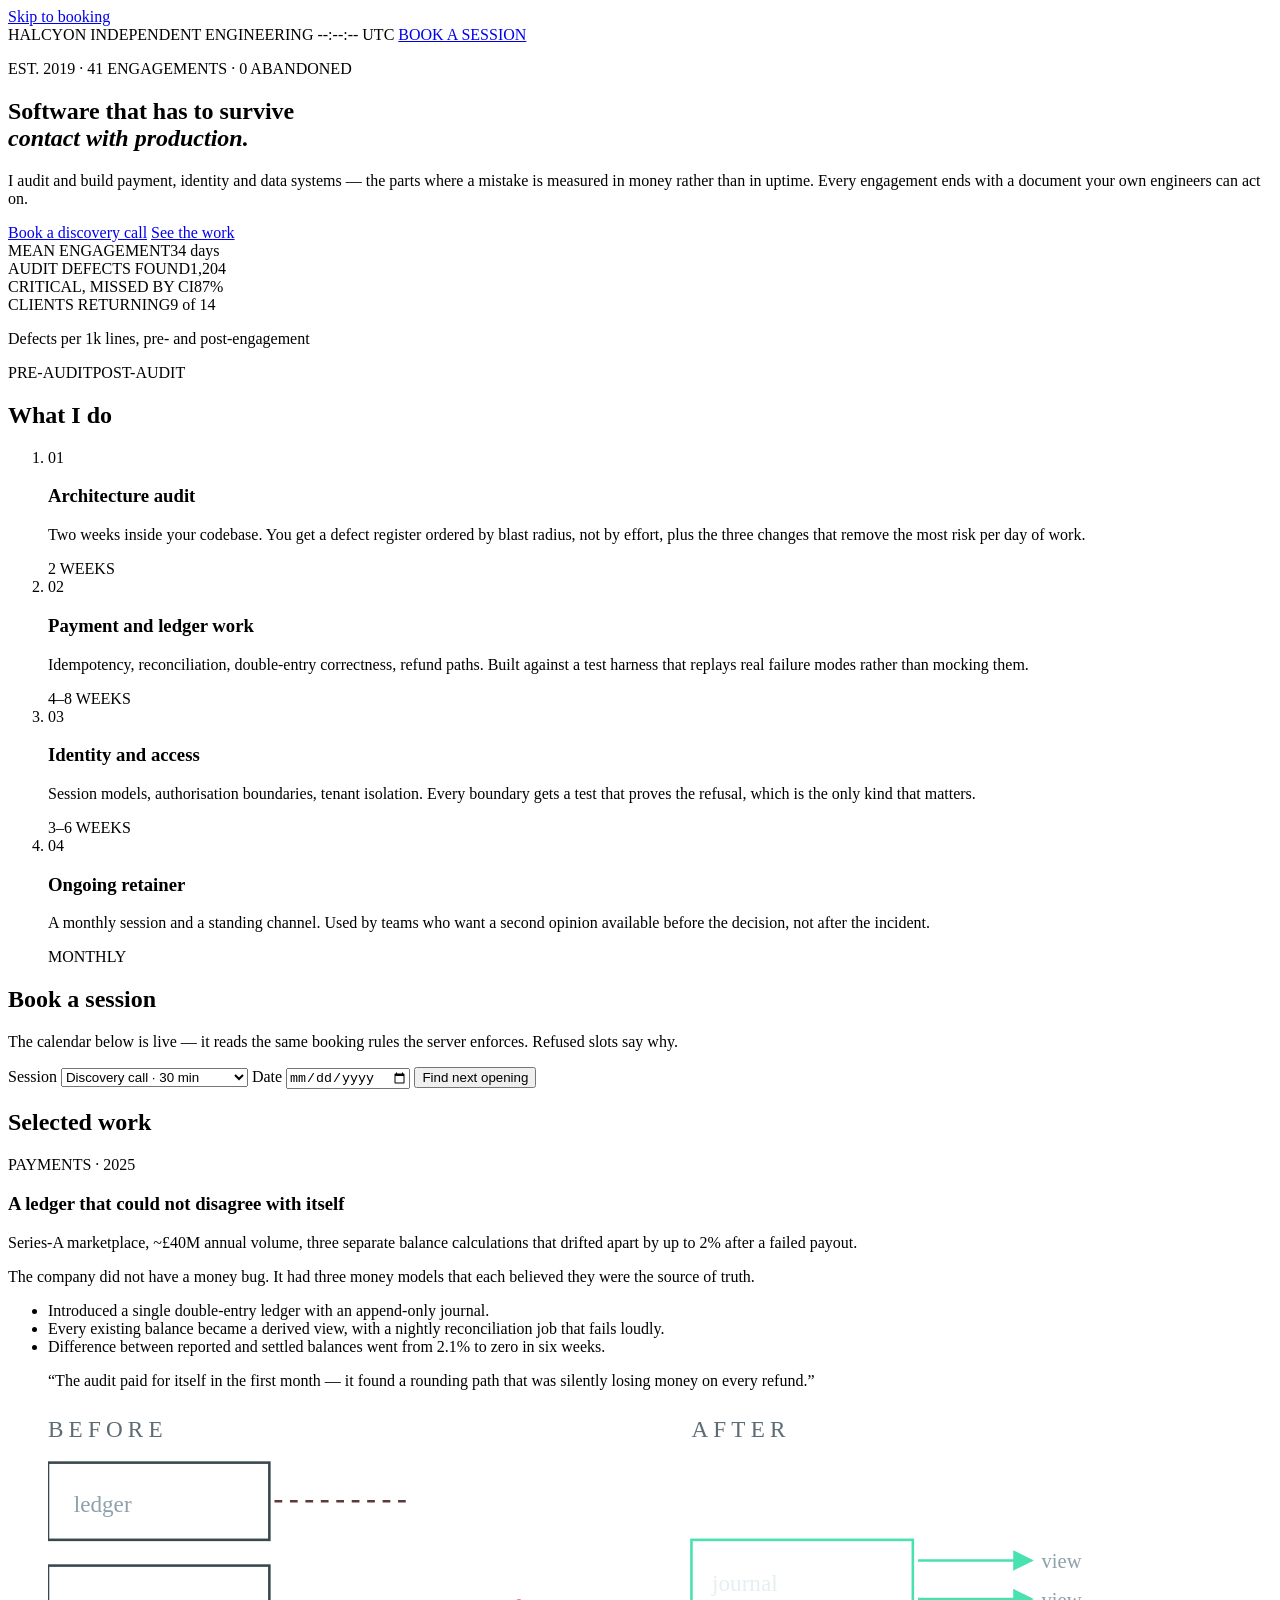
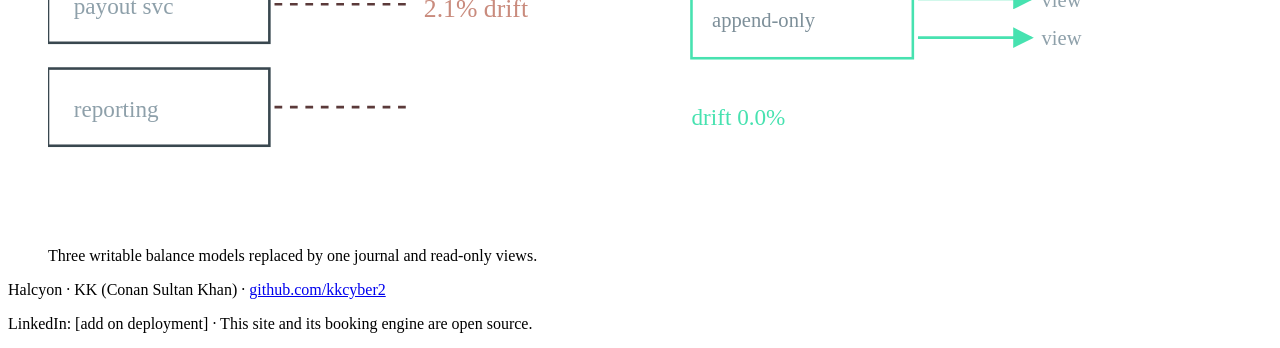
==== static/index.html @ 4674ebd5 "Engineering practice site with a real booking engine Scheduling rules with machine-readable refusal " ====
<!doctype html>
<html lang="en">
<head>
<meta charset="utf-8">
<meta name="viewport" content="width=device-width, initial-scale=1">
<title>Halcyon — software that has to survive contact with production</title>
<meta name="description" content="Independent engineering practice for payment systems, identity and data platforms. Fixed scope, written audits, a booking calendar that tells you why a slot is refused.">
<meta property="og:title" content="Halcyon">
<meta property="og:description" content="Independent engineering practice. Audits and builds for systems that cannot fail.">
<meta property="og:type" content="website">
<meta property="og:image" content="/og.png">
<meta name="twitter:card" content="summary_large_image">
<link rel="icon" href="/favicon.svg" type="image/svg+xml">
<link rel="stylesheet" href="/styles.css">
</head>
<body>
<a class="skip" href="#book">Skip to booking</a>

<header class="hud">
  <span class="hud-mark">HALCYON</span>
  <span class="hud-sep"></span>
  <span class="hud-meta">INDEPENDENT ENGINEERING</span>
  <span class="hud-fill"></span>
  <span class="hud-stat" id="hud-clock">--:--:--</span>
  <span class="hud-stat">UTC</span>
  <a class="hud-cta" href="#book">BOOK A SESSION</a>
</header>

<main>
  <!-- Hero: the claim, stated once, with the numbers that back it. -->
  <section class="hero">
    <div class="hero-left">
      <p class="eyebrow">EST. 2019 · 41 ENGAGEMENTS · 0 ABANDONED</p>
      <h1>Software that has to survive<br><em>contact with production.</em></h1>
      <p class="lede">
        I audit and build payment, identity and data systems — the parts where a
        mistake is measured in money rather than in uptime. Every engagement ends
        with a document your own engineers can act on.
      </p>
      <div class="hero-actions">
        <a class="btn" href="#book">Book a discovery call</a>
        <a class="btn-ghost" href="#work">See the work</a>
      </div>
    </div>
    <div class="hero-panel" aria-hidden="true">
      <div class="panel-row"><span>MEAN ENGAGEMENT</span><span>34 days</span></div>
      <div class="panel-row"><span>AUDIT DEFECTS FOUND</span><span>1,204</span></div>
      <div class="panel-row"><span>CRITICAL, MISSED BY CI</span><span>87%</span></div>
      <div class="panel-row"><span>CLIENTS RETURNING</span><span>9 of 14</span></div>
      <div class="panel-bars">
        <i style="--h: 34%"></i><i style="--h: 52%"></i><i style="--h: 41%"></i>
        <i style="--h: 68%"></i><i style="--h: 79%"></i><i style="--h: 61%"></i>
        <i style="--h: 88%"></i><i style="--h: 94%"></i><i style="--h: 72%"></i>
        <i style="--h: 83%"></i><i style="--h: 91%"></i><i style="--h: 97%"></i>
      </div>
      <p class="panel-note">Defects per 1k lines, pre- and post-engagement</p>
      <div class="panel-axis"><span>PRE-AUDIT</span><span>POST-AUDIT</span></div>
    </div>
  </section>

  <!-- Services as a numbered ledger, not three identical cards. -->
  <section class="services" id="services">
    <h2>What I do</h2>
    <ol class="ledger">
      <li>
        <span class="num">01</span>
        <div>
          <h3>Architecture audit</h3>
          <p>Two weeks inside your codebase. You get a defect register ordered by blast radius, not by effort, plus the three changes that remove the most risk per day of work.</p>
        </div>
        <span class="tag">2 WEEKS</span>
      </li>
      <li>
        <span class="num">02</span>
        <div>
          <h3>Payment and ledger work</h3>
          <p>Idempotency, reconciliation, double-entry correctness, refund paths. Built against a test harness that replays real failure modes rather than mocking them.</p>
        </div>
        <span class="tag">4–8 WEEKS</span>
      </li>
      <li>
        <span class="num">03</span>
        <div>
          <h3>Identity and access</h3>
          <p>Session models, authorisation boundaries, tenant isolation. Every boundary gets a test that proves the refusal, which is the only kind that matters.</p>
        </div>
        <span class="tag">3–6 WEEKS</span>
      </li>
      <li>
        <span class="num">04</span>
        <div>
          <h3>Ongoing retainer</h3>
          <p>A monthly session and a standing channel. Used by teams who want a second opinion available before the decision, not after the incident.</p>
        </div>
        <span class="tag">MONTHLY</span>
      </li>
    </ol>
  </section>

  <!-- Booking: a real calendar driven by the API, refusals explained. -->
  <section class="book" id="book">
    <div class="book-head">
      <h2>Book a session</h2>
      <p>The calendar below is live — it reads the same booking rules the server enforces. Refused slots say why.</p>
    </div>

    <div class="book-controls">
      <label for="kind">Session</label>
      <select id="kind">
        <option value="discovery">Discovery call · 30 min</option>
        <option value="review">Architecture review · 60 min</option>
        <option value="workshop">Workshop · 120 min</option>
        <option value="retainer">Retainer session · 90 min</option>
      </select>
      <label for="day">Date</label>
      <input type="date" id="day">
      <button class="btn" id="find">Find next opening</button>
    </div>

    <div class="grid" id="grid" aria-live="polite"></div>

    <form class="book-form" id="form" hidden>
      <h3>Confirm <span id="chosen"></span></h3>
      <div class="fields">
        <label>Name <input name="name" required autocomplete="name"></label>
        <label>Email <input name="email" type="email" required autocomplete="email"></label>
        <label>Company <input name="company" autocomplete="organization"></label>
        <label class="wide">What are you working on? <textarea name="brief" rows="3" required minlength="20"></textarea></label>
      </div>
      <p class="err" id="err" role="alert" hidden></p>
      <button class="btn" type="submit">Request this slot</button>
    </form>

    <div class="confirmed" id="confirmed" hidden>
      <h3>Requested</h3>
      <p id="ref"></p>
      <p class="note">You will get a reply within one working day confirming the time.</p>
    </div>
  </section>

  <!-- Work: one representative case, told properly rather than as a grid of logos. -->
  <section class="work" id="work">
    <h2>Selected work</h2>
    <article class="case">
      <div class="case-side">
        <span class="tag">PAYMENTS · 2025</span>
        <h3>A ledger that could not disagree with itself</h3>
        <p>Series-A marketplace, ~£40M annual volume, three separate balance calculations that drifted apart by up to 2% after a failed payout.</p>
      </div>
      <div class="case-body">
        <p class="case-lead">The company did not have a money bug. It had three money models that each believed they were the source of truth.</p>
        <ul>
          <li>Introduced a single double-entry ledger with an append-only journal.</li>
          <li>Every existing balance became a derived view, with a nightly reconciliation job that fails loudly.</li>
          <li>Difference between reported and settled balances went from 2.1% to zero in six weeks.</li>
        </ul>
        <blockquote>“The audit paid for itself in the first month — it found a rounding path that was silently losing money on every refund.”</blockquote>

        <figure class="diagram">
          <svg viewBox="0 0 460 170" role="img" aria-label="Before: three separate balance calculations. After: one append-only journal with derived views.">
            <defs>
              <marker id="ah" markerWidth="8" markerHeight="8" refX="7" refY="4" orient="auto">
                <path d="M0,0 L8,4 L0,8 z" fill="#47e2b0"/>
              </marker>
            </defs>
            <!-- before -->
            <text x="0" y="12" fill="#5c6b74" font-size="9" letter-spacing="2">BEFORE</text>
            <rect x="0" y="22" width="86" height="30" fill="none" stroke="#39474f"/>
            <text x="10" y="41" fill="#8ea0aa" font-size="9">ledger</text>
            <rect x="0" y="62" width="86" height="30" fill="none" stroke="#39474f"/>
            <text x="10" y="81" fill="#8ea0aa" font-size="9">payout svc</text>
            <rect x="0" y="102" width="86" height="30" fill="none" stroke="#39474f"/>
            <text x="10" y="121" fill="#8ea0aa" font-size="9">reporting</text>
            <path d="M88 37 H140 M88 77 H140 M88 117 H140" stroke="#5b3a3a" stroke-dasharray="3 3"/>
            <text x="146" y="82" fill="#c98b7d" font-size="10">2.1% drift</text>
            <!-- after -->
            <text x="250" y="12" fill="#5c6b74" font-size="9" letter-spacing="2">AFTER</text>
            <rect x="250" y="52" width="86" height="46" fill="none" stroke="#47e2b0"/>
            <text x="258" y="72" fill="#e6eef2" font-size="9">journal</text>
            <text x="258" y="86" fill="#7d8f99" font-size="8">append-only</text>
            <path d="M338 60 H382" stroke="#47e2b0" marker-end="url(#ah)"/>
            <path d="M338 75 H382" stroke="#47e2b0" marker-end="url(#ah)"/>
            <path d="M338 90 H382" stroke="#47e2b0" marker-end="url(#ah)"/>
            <text x="386" y="63" fill="#8ea0aa" font-size="8">view</text>
            <text x="386" y="78" fill="#8ea0aa" font-size="8">view</text>
            <text x="386" y="93" fill="#8ea0aa" font-size="8">view</text>
            <text x="250" y="124" fill="#47e2b0" font-size="9">drift 0.0%</text>
          </svg>
          <figcaption>Three writable balance models replaced by one journal and read-only views.</figcaption>
        </figure>
      </div>
    </article>
  </section>
</main>

<footer>
  <p>Halcyon · KK (Conan Sultan Khan) · <a href="https://github.com/kkcyber2">github.com/kkcyber2</a></p>
  <p class="note">LinkedIn: [add on deployment] · This site and its booking engine are open source.</p>
</footer>

<script type="module" src="/app.js"></script>
</body>
</html>
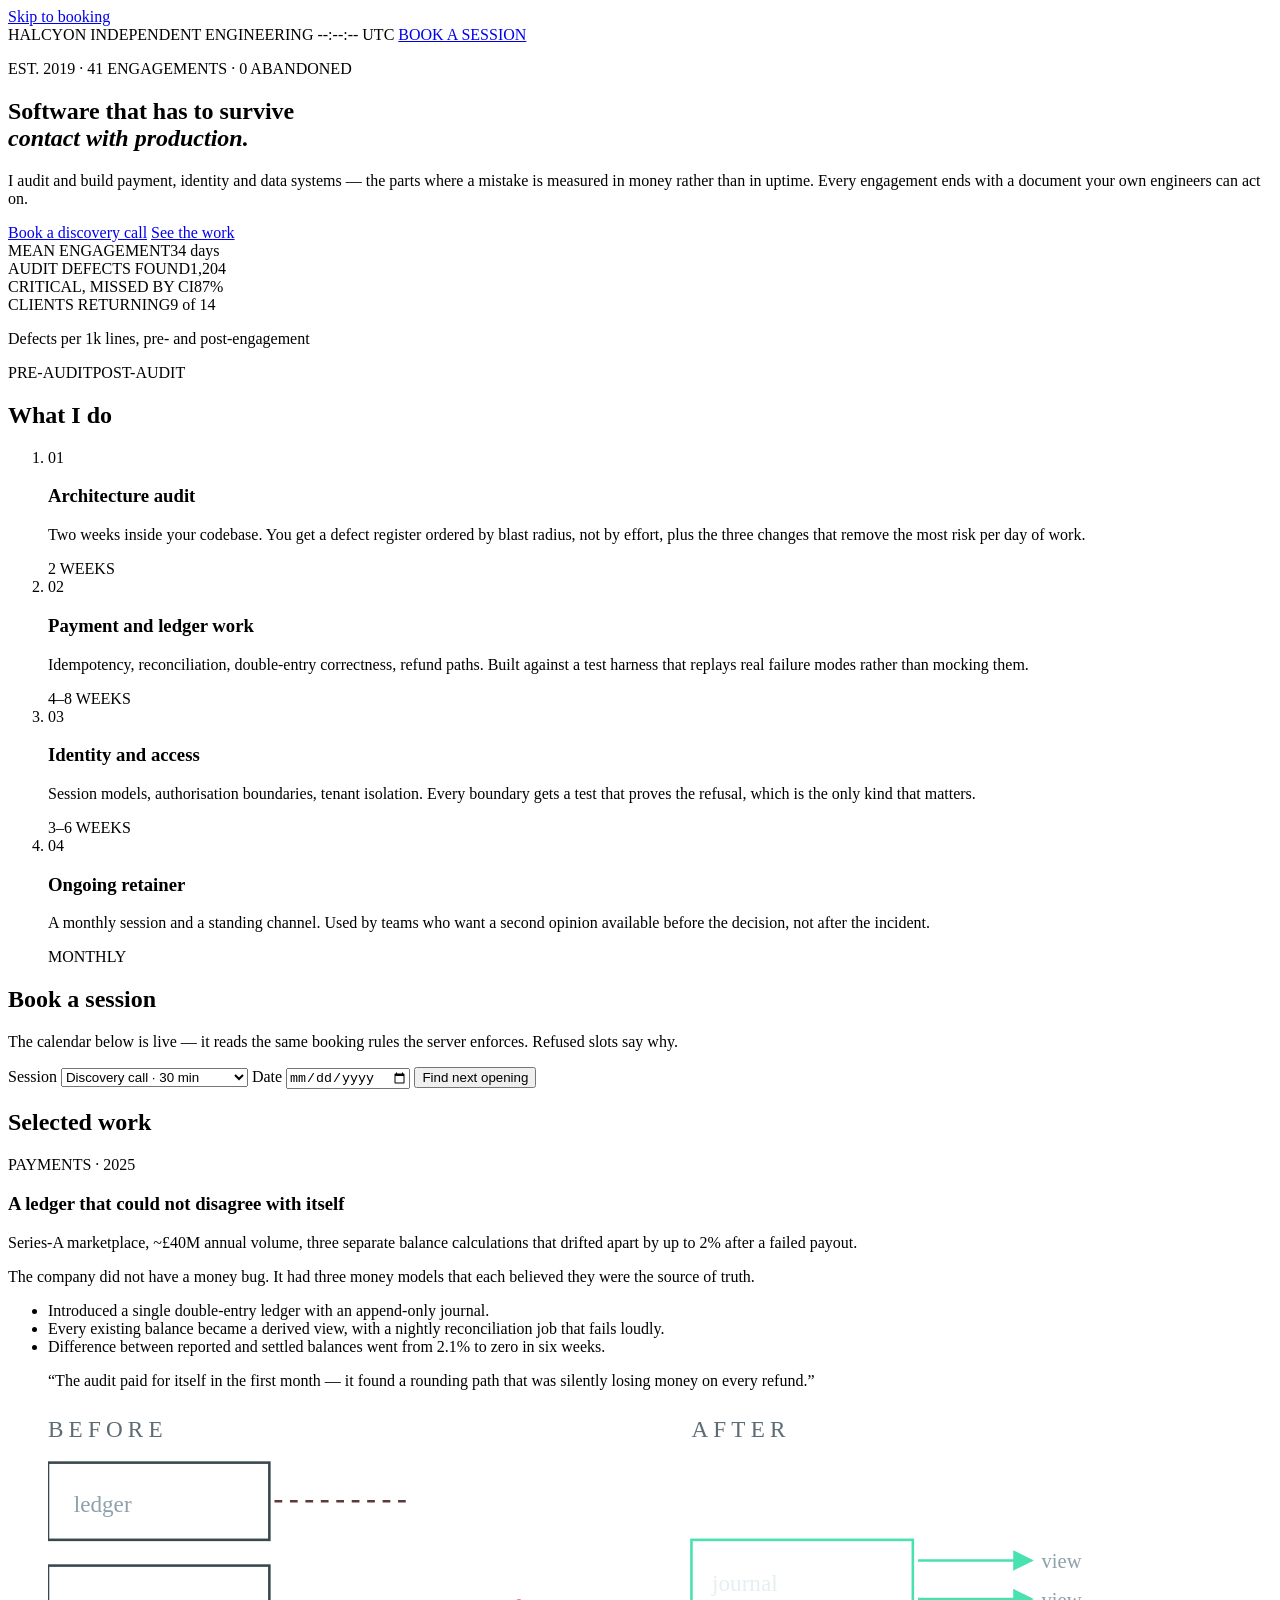
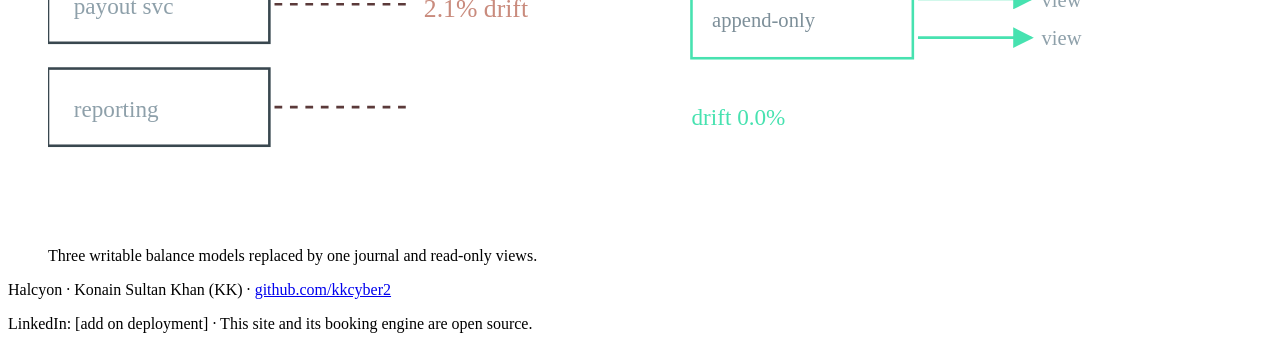
==== commit 1ef63904: "Add CI workflow and fix author attribution" ====
--- a/static/index.html
+++ b/static/index.html
@@ -194,7 +194,7 @@
 </main>
 
 <footer>
-  <p>Halcyon · KK (Conan Sultan Khan) · <a href="https://github.com/kkcyber2">github.com/kkcyber2</a></p>
+  <p>Halcyon · Konain Sultan Khan (KK) · <a href="https://github.com/kkcyber2">github.com/kkcyber2</a></p>
   <p class="note">LinkedIn: [add on deployment] · This site and its booking engine are open source.</p>
 </footer>
 
